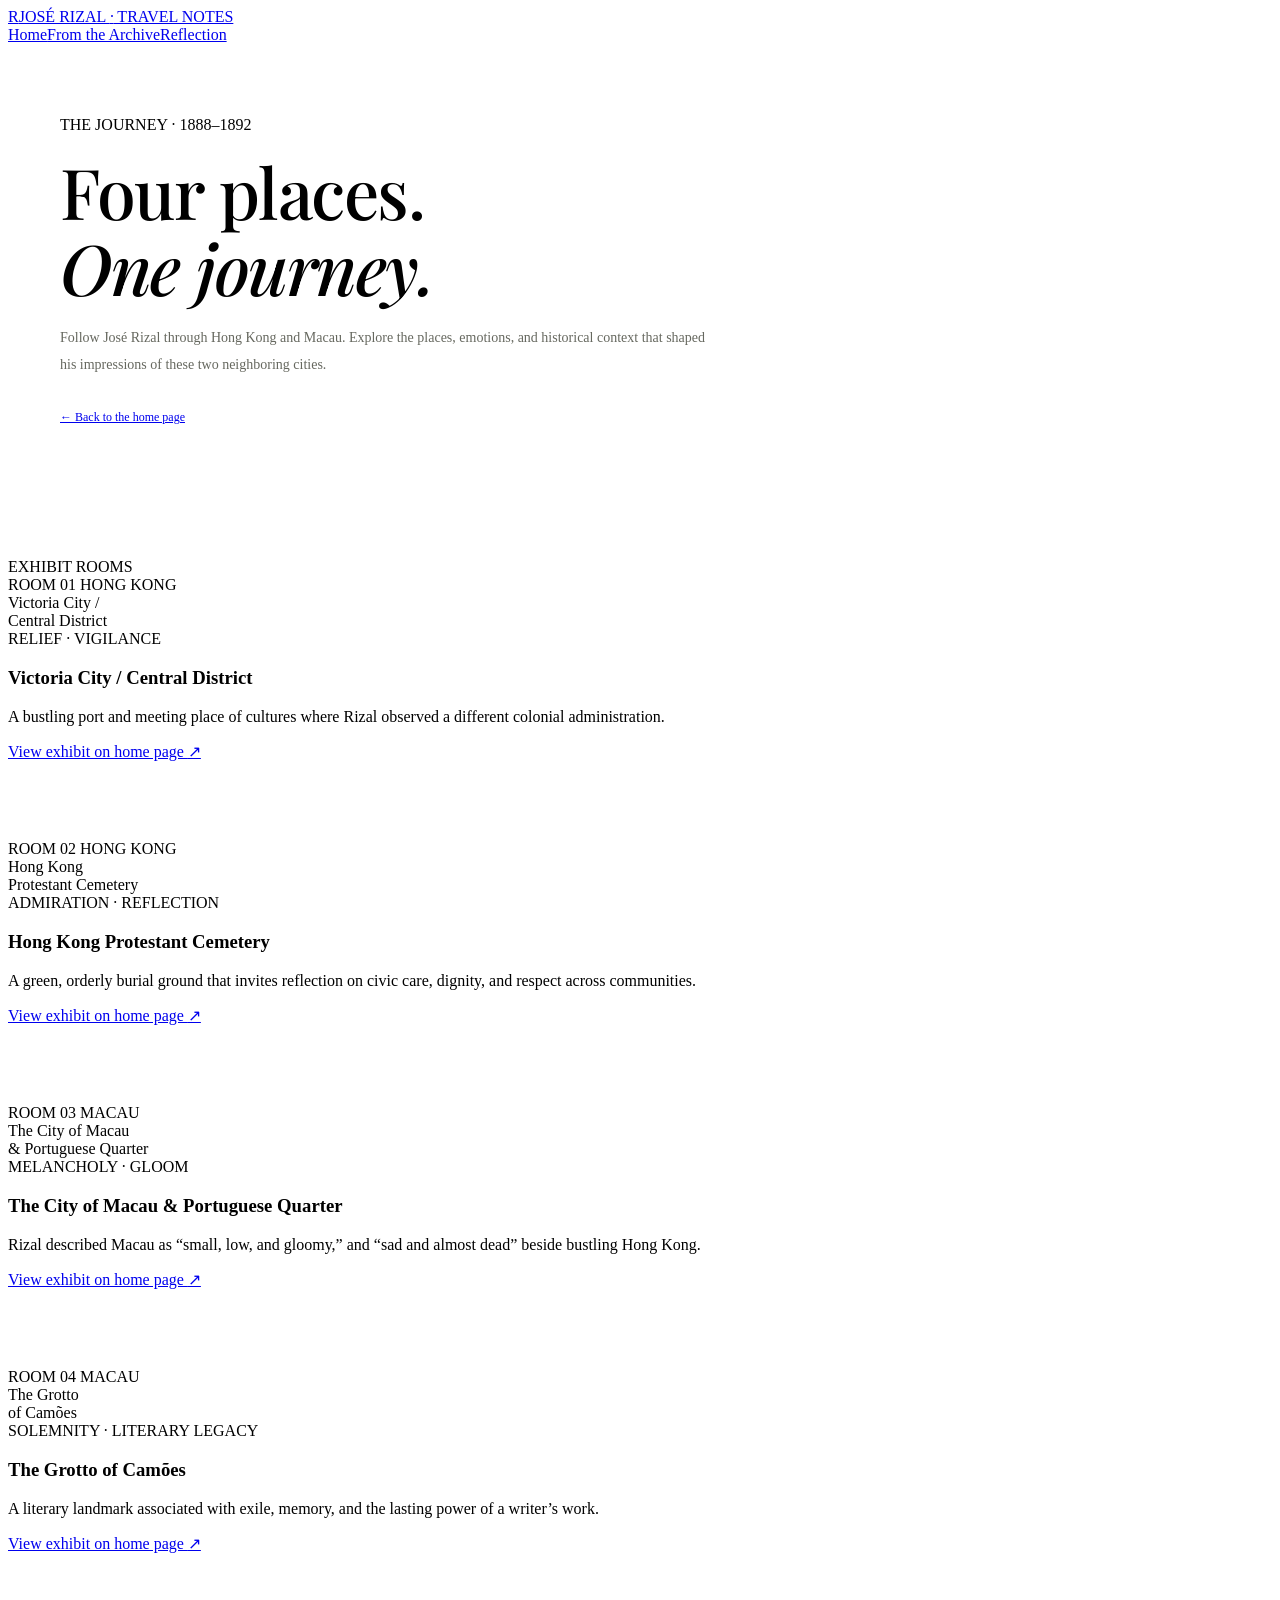
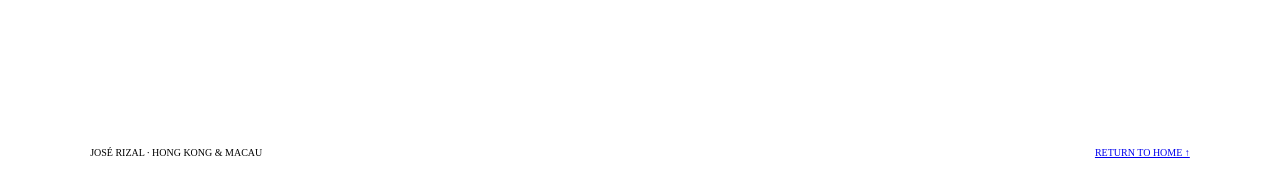
==== public/journey.html @ e704dca9 "Make “Explore the journey” open the next page instead of scrolling. Changed the hero button to open " ====
<!doctype html>
<html lang="en">
<head>
<meta charset="utf-8">
<meta name="viewport" content="width=device-width, initial-scale=1">
<title>Explore the Journey | José Rizal in Hong Kong and Macau</title>
<link rel="preconnect" href="https://fonts.googleapis.com">
<link rel="preconnect" href="https://fonts.gstatic.com" crossorigin>
<link href="https://fonts.googleapis.com/css2?family=DM+Sans:wght@400;500;600;700&family=Playfair+Display:ital,wght@0,400;0,500;1,400;1,500&display=swap" rel="stylesheet">
<link rel="stylesheet" href="/theme.css">
<style>
.journey-page{min-height:100vh;background:var(--paper)}.journey-head{padding:72px 36px 50px;max-width:1160px;margin:auto}.journey-head h1{font:500 clamp(42px,6vw,70px)/1.08 'Playfair Display',serif;letter-spacing:-1.5px;margin:20px 0}.journey-head h1 em{color:var(--red)}.journey-head p{max-width:650px;color:#66685f;line-height:1.9;font-size:14px}.journey-back{display:inline-block;margin-top:18px;font-size:12px;border-bottom:1px solid var(--red);padding-bottom:8px}.journey-rooms{background:var(--green);padding:20px 0 90px}.journey-rooms .section-wrap{padding-top:55px}.journey-rooms .room-card{height:100%}.journey-rooms .room-content{min-height:210px}.journey-footer{padding:25px 6.5%;display:flex;justify-content:space-between;gap:20px;color:var(--muted);font-size:10px}
@media(max-width:600px){.journey-head{padding:48px 22px 35px}.journey-rooms .section-wrap{padding:35px 20px 60px}.room-grid{grid-template-columns:1fr}.room-image{height:250px}.journey-footer{flex-direction:column}}
</style>
</head>
<body>
<nav class="site-nav"><a class="brand" href="/"><span class="brand-mark">R</span><span>JOSÉ RIZAL <i>·</i> TRAVEL NOTES</span></a><div class="nav-links"><a href="/">Home</a><a href="/#archive">From the Archive</a><a href="/#reflection">Reflection</a></div></nav>
<main class="journey-page">
<header class="journey-head"><div class="section-kicker">THE JOURNEY · 1888–1892</div><h1>Four places.<br><em>One journey.</em></h1><p>Follow José Rizal through Hong Kong and Macau. Explore the places, emotions, and historical context that shaped his impressions of these two neighboring cities.</p><a class="journey-back" href="/">← Back to the home page</a></header>
<section class="journey-rooms"><div class="section-wrap"><div class="section-kicker light">EXHIBIT ROOMS</div><div class="room-grid">
<article class="room-card"><div class="room-image hongkong-image"><div class="image-label">ROOM 01 <span>HONG KONG</span></div><div class="image-overlay-title">Victoria City /<br>Central District</div></div><div class="room-content"><div class="room-meta">RELIEF · VIGILANCE</div><h3>Victoria City / Central District</h3><p>A bustling port and meeting place of cultures where Rizal observed a different colonial administration.</p><a class="room-link" href="/#places">View exhibit on home page <span>↗</span></a></div></article>
<article class="room-card"><div class="room-image cemetery-image"><div class="image-label">ROOM 02 <span>HONG KONG</span></div><div class="image-overlay-title">Hong Kong<br>Protestant Cemetery</div></div><div class="room-content"><div class="room-meta">ADMIRATION · REFLECTION</div><h3>Hong Kong Protestant Cemetery</h3><p>A green, orderly burial ground that invites reflection on civic care, dignity, and respect across communities.</p><a class="room-link" href="/#places">View exhibit on home page <span>↗</span></a></div></article>
<article class="room-card"><div class="room-image portuguese-image"><div class="image-label">ROOM 03 <span>MACAU</span></div><div class="image-overlay-title">The City of Macau<br>& Portuguese Quarter</div></div><div class="room-content"><div class="room-meta">MELANCHOLY · GLOOM</div><h3>The City of Macau &amp; Portuguese Quarter</h3><p>Rizal described Macau as “small, low, and gloomy,” and “sad and almost dead” beside bustling Hong Kong.</p><a class="room-link" href="/#places">View exhibit on home page <span>↗</span></a></div></article>
<article class="room-card"><div class="room-image camoes-image"><div class="image-label">ROOM 04 <span>MACAU</span></div><div class="image-overlay-title">The Grotto<br>of Camões</div></div><div class="room-content"><div class="room-meta">SOLEMNITY · LITERARY LEGACY</div><h3>The Grotto of Camões</h3><p>A literary landmark associated with exile, memory, and the lasting power of a writer’s work.</p><a class="room-link" href="/#places">View exhibit on home page <span>↗</span></a></div></article>
</div></div></section>
</main><footer class="journey-footer"><span>JOSÉ RIZAL · HONG KONG & MACAU</span><a href="/">RETURN TO HOME ↑</a></footer>
</body></html>
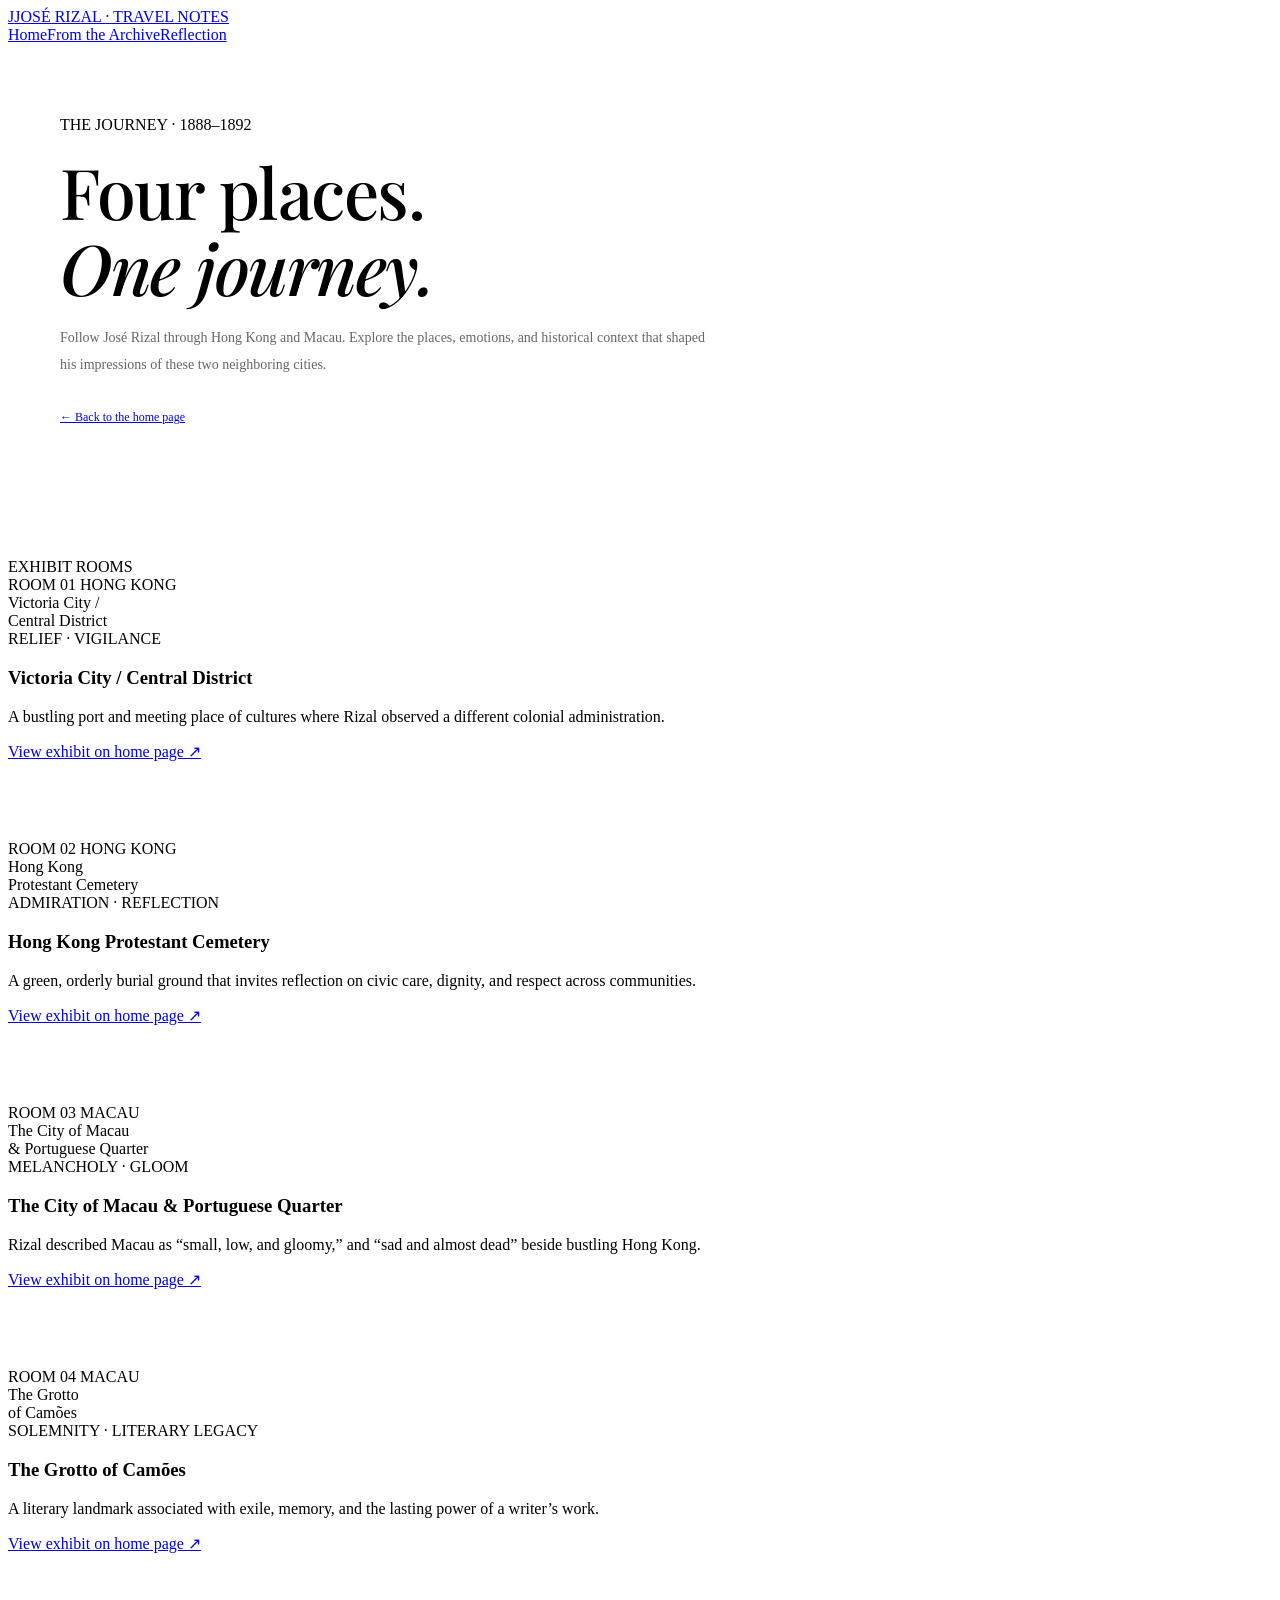
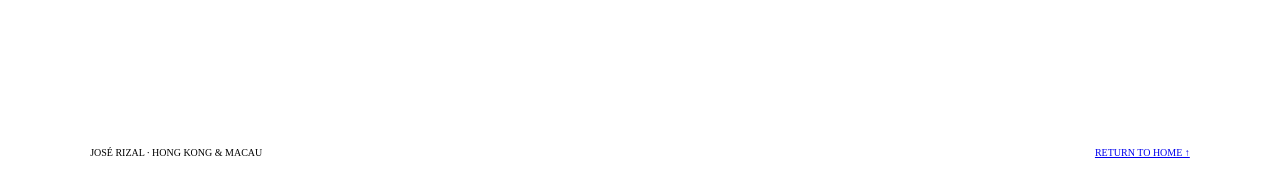
==== commit 421902bd: "Change the small boxed site logo from R to J. Updated the boxed brand mark to J on both the homepage" ====
--- a/public/journey.html
+++ b/public/journey.html
@@ -14,7 +14,7 @@
 </style>
 </head>
 <body>
-<nav class="site-nav"><a class="brand" href="/"><span class="brand-mark">R</span><span>JOSÉ RIZAL <i>·</i> TRAVEL NOTES</span></a><div class="nav-links"><a href="/">Home</a><a href="/#archive">From the Archive</a><a href="/#reflection">Reflection</a></div></nav>
+<nav class="site-nav"><a class="brand" href="/"><span class="brand-mark">J</span><span>JOSÉ RIZAL <i>·</i> TRAVEL NOTES</span></a><div class="nav-links"><a href="/">Home</a><a href="/#archive">From the Archive</a><a href="/#reflection">Reflection</a></div></nav>
 <main class="journey-page">
 <header class="journey-head"><div class="section-kicker">THE JOURNEY · 1888–1892</div><h1>Four places.<br><em>One journey.</em></h1><p>Follow José Rizal through Hong Kong and Macau. Explore the places, emotions, and historical context that shaped his impressions of these two neighboring cities.</p><a class="journey-back" href="/">← Back to the home page</a></header>
 <section class="journey-rooms"><div class="section-wrap"><div class="section-kicker light">EXHIBIT ROOMS</div><div class="room-grid">
